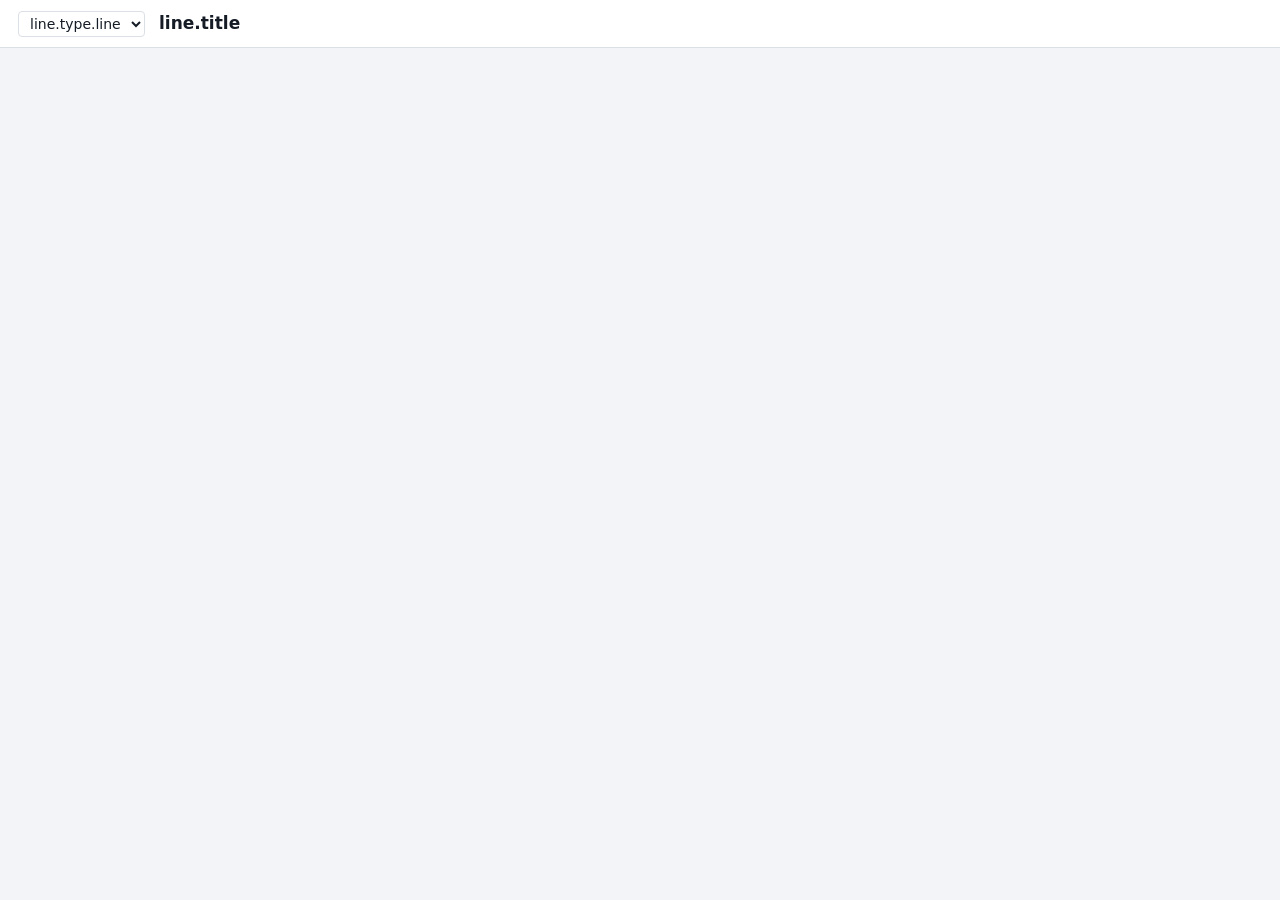
==== src/ptpanel/web/line.html @ 7eaca96a "Fixture line big screen: one tile per station, prep and five steps - / is the big screen; each stati" ====
<!doctype html>
<html lang="zh-CN">
<head>
<meta charset="utf-8">
<meta name="viewport" content="width=device-width, initial-scale=1">
<link rel="stylesheet" href="panel.css">
<link rel="stylesheet" href="line.css">
</head>
<body>
<header>
  <select id="lntype"></select>
  <h1 id="lntitle"></h1>
  <span class="sp"></span>
  <span id="lnfw" class="hint"></span>
</header>
<main id="lnwall"></main>
<div id="lnmodal" class="lnmodal"><div id="lnbox" class="lnbox"></div></div>
<script>
"use strict";
// Filled in by the server, as on the panel page (decision 82).
const STRINGS = /*STRINGS*/{};
const DE_REVIEWED = /*DE_REVIEWED*/false;
let LANG = /*LANG*/"zh";
</script>
<script src="js/line.js"></script>
</body>
</html>
---- src/ptpanel/web/panel.css ----
:root{
  --bg:#f3f4f7; --card:#fff; --line:#dbdfe6; --line2:#eef0f4;
  --ink:#151c26; --ink2:#4a5464; --ink3:#79838f;
  --accent:#c0561b; --accent-bg:#fbede3;
  --ok:#16794c; --ok-bg:#e4f2ea;
  --warn:#a8720b; --warn-bg:#faf0dc;
  --err:#b3392f; --err-bg:#fbe9e7;
  --off:#828c99; --off-bg:#eceef2;
  --sans:"Microsoft YaHei","PingFang SC",system-ui,sans-serif;
  --mono:"Cascadia Mono","Consolas","DejaVu Sans Mono",monospace;
}
*{box-sizing:border-box}
body{margin:0;background:var(--bg);color:var(--ink);
  font:14px/1.6 "Microsoft YaHei","PingFang SC",system-ui,sans-serif}
button{font:inherit;cursor:pointer;border:1px solid var(--line);background:#fff;
  color:var(--ink);border-radius:4px;padding:4px 12px}
button:hover:not(:disabled){border-color:var(--accent);color:var(--accent)}
button:disabled{opacity:.45;cursor:not-allowed}
button.primary{background:var(--accent);border-color:var(--accent);color:#fff}
button.primary:hover:not(:disabled){opacity:.88;color:#fff}
/* Buttons by role (decision 151): start = primary, stop = red, a per-row action = blue; .on = in effect */
button.warnbtn{background:var(--warn);border-color:var(--warn);color:#fff}
button.warnbtn:hover:not(:disabled){opacity:.88;color:#fff}
button.stop{background:var(--err);border-color:var(--err);color:#fff}
button.stop:hover:not(:disabled){opacity:.88;color:#fff;border-color:var(--err)}
button.act{border-color:#1f5fbf;color:#1f5fbf}
button.act:hover:not(:disabled){background:#e8eff9;border-color:#1f5fbf;color:#1f5fbf}
button.act.on{background:#1f5fbf;color:#fff}
button.act.on:hover:not(:disabled){opacity:.88;background:#1f5fbf;color:#fff}
input,select{font:inherit;border:1px solid var(--line);border-radius:4px;padding:3px 7px;
  background:#fff;color:var(--ink)}
input[type=number]{width:88px}
code,.mono{font-family:var(--mono)}
h1{font-size:17px;margin:0}
h2{font-size:14px;margin:0 0 10px;color:var(--ink3);font-weight:600;
  letter-spacing:.05em}

header{background:#fff;border-bottom:1px solid var(--line);padding:10px 18px;
  display:flex;align-items:center;gap:14px;flex-wrap:wrap}
header .sp{flex:1}
header #guidelink{font-size:12.5px;color:var(--accent,#1a73e8)}
#status{font-size:13px;color:var(--ink2)}
#status b{color:var(--ok)}
#status.bad b{color:var(--err)}

/* Layout (decision 128, PORTTOOL-FLOW.md C.3.6): connections and test types
   on the left (drag its edge, decision 112). R&D: ports | cards | log. Full
   test: sub-tests over ports | cards in the middle, run status on the right. */
main.shell{display:grid;gap:1px;background:var(--line);height:calc(100vh - 53px);grid-template-rows:auto 1fr}
main.shell.rd{grid-template-columns:var(--leftw,320px) 6px 230px minmax(480px,1fr) minmax(320px,26%);
  grid-template-areas:"conn grip mid head log" "conn grip mid right log"}
main.shell.full{grid-template-columns:var(--leftw,320px) 6px 210px minmax(420px,1fr) 360px;
  grid-template-areas:"conn grip head head stat" "conn grip mid right stat"}
main.shell>section,#afterconn>section,#afterconn>nav{background:var(--bg);overflow-y:auto;padding:12px 14px;min-height:0}
#connzone{grid-area:conn}
#leftgrip{grid-area:grip;cursor:col-resize;background:var(--line);touch-action:none}
#leftgrip:hover,#leftgrip.drag{background:#9aa3b5}
#mid{grid-area:mid;background:#fbfbfd}
#rhead{grid-area:head;max-height:60vh}
main.shell.rd #rhead{padding-bottom:0}
#right{grid-area:right}
main.shell.rd #right{padding-top:0}
#logcol{grid-area:log}
#statcol{grid-area:stat;display:flex;flex-direction:column;overflow:hidden}
main.shell.rd #statcol{display:none}
main.shell.full #logcol{display:none}
#afterconn{display:contents}
#afterconn:not(.live)>*{opacity:.35;pointer-events:none}
#menus{margin-top:14px;padding-top:10px;border-top:2px solid var(--ink3)}
@media(max-width:1100px){main.shell.rd,main.shell.full{grid-template-columns:1fr;grid-template-areas:"conn" "head" "mid" "right" "stat" "log";height:auto}
  #leftgrip{display:none}}

/* Step one: the control port as a dropdown, the simulated board last. */
#connbox .connrow{display:flex;gap:6px;align-items:center}
#ctlport{flex:1;min-width:0}

/* Full test, right column: a fixed-height status box (user 2026-10-14), then results and log. */
#runstat{height:318px;flex:none;overflow:hidden;background:#fff;border:1px solid var(--line);border-radius:6px;padding:10px 12px;margin-bottom:8px}
#runstat .idle{color:var(--ink3);font-size:13px}
.timednow{background:var(--line2);border-radius:4px;padding:4px 8px;margin-bottom:6px;font-size:12.5px}
#runstat .big{font-size:12px;color:var(--ink3)}
#runstat .now{font-size:15px;font-weight:700;margin:1px 0 6px;white-space:nowrap;overflow:hidden;text-overflow:ellipsis}
#runstat .kv{display:grid;grid-template-columns:78px minmax(0,1fr);gap:2px 8px;font-size:12.5px}
#runstat .kv .k{color:var(--ink3);white-space:nowrap}
#runstat .kv .v{font-family:var(--mono);font-size:12px;white-space:nowrap;overflow:hidden;text-overflow:ellipsis}
#runstat .prog{height:7px;background:var(--line2);border-radius:4px;overflow:hidden;margin:8px 0 2px}
#runstat .prog i{display:block;height:100%;background:#1f5fbf}
#runstat .tally{display:flex;gap:12px;font-size:12.5px;margin-top:6px}
#runstat .tally .ok{color:var(--ok)} #runstat .tally .bad{color:var(--err)}
.rtabs{display:flex;gap:4px;margin:2px 0 6px;flex:none}
.rtabs button{padding:3px 12px;font-size:12.5px}
.rtabs button.on{background:var(--ink);border-color:var(--ink);color:#fff}
#paneres,#panelog{display:flex;flex-direction:column;min-height:0;flex:1}
#paneres[hidden],#panelog[hidden]{display:none}
.rflt{display:flex;flex-wrap:wrap;gap:4px 10px;font-size:12px;color:var(--ink2);margin-bottom:6px;align-items:center;flex:none}
.rflt .hint{margin:0}
.rflt .chip{border:1px solid var(--accent);color:var(--accent);background:var(--accent-bg);border-radius:10px;padding:0 8px;cursor:pointer}
#runres,#runlog{flex:1;min-height:160px;overflow:auto;background:#fff;border:1px solid var(--line);border-radius:6px}
#runres .rr{display:grid;grid-template-columns:38px minmax(0,1fr) auto;gap:0 6px;padding:5px 8px;border-bottom:1px solid var(--line2);cursor:pointer;font-size:12.5px}
#runres .rr:hover{background:#f7f8fa}
#runres .rr .no{color:var(--ink3);font-family:var(--mono);font-size:11.5px}
#runres .rr .wh{font-weight:600;overflow:hidden;text-overflow:ellipsis;white-space:nowrap}
#runres .rr .vr{text-align:right;font-weight:600;white-space:nowrap}
#runres .rr .vl{grid-column:2/4;color:var(--ink2);font-family:var(--mono);font-size:11.5px;overflow:hidden;text-overflow:ellipsis;white-space:nowrap}
#runres .rr.ok .vr{color:var(--ok)} #runres .rr.bad{background:var(--err-bg)} #runres .rr.bad .vr{color:var(--err)}
#runres .rr.run .vr{color:#1f5fbf} #runres .rr.to{background:var(--warn-bg)} #runres .rr.to .vr{color:var(--warn)}
#runres .empty,#runlog .empty{padding:8px;color:var(--ink3);font-size:12px}
#runlog{font-family:var(--mono);font-size:11.5px;color:var(--ink2);padding:4px 6px}
#runlog .ln{display:grid;grid-template-columns:92px minmax(0,1fr);gap:0 6px;padding:1px 0;border-bottom:1px dotted var(--line2)}
#runlog .ln .tm{color:var(--ink3)}
#runlog .ln .loc{color:var(--accent);cursor:pointer;text-decoration:underline dotted;margin-right:4px}
#runlog .ln .lv{display:inline-block;min-width:34px;text-align:center;border-radius:3px;padding:0 4px;margin-right:4px;font-size:11px}
#runlog .lv.info{background:var(--off-bg);color:var(--ink2)}
#runlog .lv.pass{background:var(--ok-bg);color:var(--ok)}
#runlog .lv.fail{background:var(--err-bg);color:var(--err)}
#runlog .lv.timeout{background:var(--warn-bg);color:var(--warn)}
#runlog .lv.ask{background:#e6eefb;color:#1f5fbf}
#runlog .ln.raw{color:var(--ink3)}
#runlog .ln.raw .msg{padding-left:18px;font-size:11px;white-space:pre-wrap;word-break:break-all}
#runlog .ln.sep{color:var(--ink);font-weight:700;border-bottom:1px solid var(--line)}
/* Full test port list: ticked / total and the run light. */
.lport .rdot{width:8px;height:8px;border-radius:50%;flex:none;background:transparent}
.lport .rdot.run{background:#1f5fbf} .lport .rdot.ok{background:var(--ok)} .lport .rdot.bad{background:var(--err)}
/* Layer 3 while a run goes: shown, not editable. */
#itemcards.locked input,#itemcards.locked select,#itemcards.locked button,#itemcards.locked textarea{pointer-events:none;opacity:.6}
#itemcards .hl{border-color:var(--err)!important;box-shadow:0 0 0 2px var(--err-bg)}

/* Left menus: they only choose what is shown (decision 97). */
.mi{display:flex;gap:8px;align-items:flex-start;padding:6px 8px;border-radius:6px;cursor:pointer;
  border:1px solid transparent;margin-bottom:2px}
.mi:hover{background:var(--line2)}
.mi.cur{background:var(--accent-bg);border-color:var(--accent)}
.mi .n{font-weight:600;font-size:13px}
.mi .d{font-size:11.5px;color:var(--ink3);line-height:1.45}

/* Middle: the catalogue's ports, one picked at a time. */
.lport{display:flex;align-items:center;gap:7px;padding:5px 8px;border-radius:5px;cursor:pointer}
.lport:hover{background:var(--line2)}
.lport.cur{background:var(--ink);color:#fff}
.lport.cur .cnt{color:#cfd6df}
.lport .nm{flex:1;font-size:12.5px}
.lport .cnt{font:11px var(--mono);color:var(--ink3)}
.lport.dim{opacity:.4;cursor:default}

/* Right: title, duration and the one Start. */
#rtop{display:flex;gap:12px;align-items:center;flex-wrap:wrap;background:#fff;border:1px solid var(--line);
  border-radius:6px;padding:8px 12px;margin-bottom:10px}
#rtop:empty{display:none}
#rtop h2{margin:0;color:var(--ink);font-size:15px;letter-spacing:0}
#rtop .sp{flex:1}
#rtop .why{flex:1 0 100%;font-size:12px;color:var(--ink3)}
/* R&D port page header: name and terminals | stats, last test, log; the right half wraps below when narrow */
#rtop .phl{flex:0 1 auto;max-width:40%;align-self:flex-start}
#rtop .phl .sub{margin-left:8px}
#rtop .phr{flex:1 1 240px;min-width:0;border-left:1px solid var(--line);padding-left:16px;align-self:stretch}
#rtop .phr .why{margin-bottom:6px;color:var(--ink2)}
@media (max-width:760px){#rtop .phr{border-left:0;padding-left:0;border-top:1px solid var(--line);padding-top:8px}}

/* Test item cards. */
.item{background:#fff;border:1px solid var(--line);border-radius:7px;margin-bottom:10px}
.item.off{opacity:.55}
.item .ih{display:flex;gap:9px;align-items:center;padding:8px 12px;border-bottom:1px solid var(--line2)}
.item .ih b{font-size:14px}
.item .ih .sp{flex:1}
.item .ib{display:grid;grid-template-columns:minmax(220px,1fr) minmax(200px,1fr)}
.item .ib>div{padding:8px 12px}
.item .ib>div+div{border-left:1px solid var(--line2)}
.item h3{font-size:12px;margin:6px 0 4px;color:var(--ink3);font-weight:600}
.item h3:first-child{margin-top:0}
table.crit{border-collapse:collapse;font-size:12.5px;width:100%;margin:2px 0 6px}
table.crit th{text-align:left;font-weight:600;color:var(--ink3);border-bottom:1px solid var(--line);padding:2px 8px 2px 0}
table.crit td{padding:2px 8px 2px 0;border-bottom:1px solid var(--line2);vertical-align:top}
table.crit tr.bad td{color:var(--err)}
.pill{display:inline-block;font-size:11px;padding:0 7px;border-radius:9px;white-space:nowrap;
  background:var(--off-bg);color:var(--off)}
.todo{font-size:11px;color:var(--warn);border:1px dashed var(--warn);border-radius:3px;padding:0 4px}

.msg{border-left:3px solid var(--accent);background:#fff;border:1px solid var(--line);
  border-left-width:3px;padding:10px 14px;border-radius:0 4px 4px 0;margin-bottom:12px}
.msg.bad{border-left-color:var(--err)}

/* Calibration regression: measured points and the fitted line. */
.calkb{font:600 16px var(--mono);color:var(--ink);margin:6px 0 4px}
.calplot{display:block;width:100%;max-width:360px;height:auto;margin:4px 0}
.calplot .ax{stroke:var(--ink3);stroke-width:1}
.calplot .tk,.calplot .lb{fill:var(--ink2);font:10.5px var(--sans)}
.calplot .fit{stroke:var(--accent);stroke-width:2}
.calplot .pt{fill:var(--card);stroke:var(--ink);stroke-width:1.6}

/* Port groups. */
.grp{margin-bottom:4px}
.grp .nm{flex:1;font-weight:600;font-size:13px}
.tag{font:11px var(--mono);padding:1px 6px;border-radius:3px}

/* Cards: rows, labels, hints. */
.sub{font-size:11.5px;color:var(--ink3);font-family:var(--mono)}
.row{display:flex;flex-wrap:wrap;gap:10px 16px;align-items:center;margin:8px 0}
.row label{font-size:12.5px;color:var(--ink2);display:flex;align-items:center;gap:5px}
.hint{font-size:11.5px;color:var(--ink3);line-height:1.5;margin-left:2px;margin-top:7px}
/* An item's numbered test steps (decision 174). */
.steps{margin:2px 0 0 0;padding-left:20px;line-height:1.5}

/* The manual reading box floats on top: it stays put through a whole point walk. */
#meterask{position:fixed;left:50%;bottom:24px;transform:translateX(-50%);z-index:50;
  background:var(--card);border:2px solid #2f6fd0;border-radius:6px;
  padding:12px 16px;min-width:460px;box-shadow:0 6px 24px rgba(0,0,0,.18)}
#meterwhat{font:600 14px/1.5 var(--mono);color:var(--ink)}

/* DO -> DI cross-check. One row per output, one cell per input, so a crossed
   pair reads as an off-diagonal mark rather than as a number to compare. */
.rowgrid{margin-top:8px;overflow-x:auto}
.gridrow{display:flex;gap:2px;align-items:stretch}
.gridrow .c{flex:1 0 44px;text-align:center;padding:4px 2px;font-family:var(--mono);
            font-size:11.5px;border-top:1px solid var(--line2);color:var(--ink2)}
.gridrow .c:first-child{flex:0 0 52px;font-weight:600;color:var(--ink)}
.gridrow .c:last-child{flex:1 0 108px;font-family:var(--sans)}
.gridrow.hd2 .c{border-top:none;color:var(--ink3);font-weight:600}
.gridrow .c.hit{color:var(--ok);background:var(--ok-bg);border-radius:3px}
.gridrow .c.wrong{color:var(--err);background:var(--err-bg);border-radius:3px}

/* Log column. */
#logwrap{display:flex;flex-direction:column;height:100%}
#logbar{display:flex;align-items:center;gap:7px;flex-wrap:wrap;margin-bottom:8px}
#logbar .sp{flex:1}
#paused{font-size:12px;color:var(--warn);font-weight:600}
#log{flex:1;overflow-y:auto;background:#fff;border:1px solid var(--line);
  border-radius:5px;padding:8px 10px;font:12px/1.55 var(--mono);
  white-space:pre-wrap;word-break:break-all;min-height:300px}
.l{display:block;border-left:3px solid transparent;padding-left:7px;margin:1px 0}
.l .ts{color:var(--ink3)}
.l .gloss{color:var(--ink3)}
.l.ok{border-left-color:var(--ok)}
.l.err{border-left-color:var(--err);background:var(--err-bg);color:var(--err)}
.l.frame{border-left-color:#4c6ea8;color:var(--ink2)}
.l.log{color:var(--ink3)}
.l.tx{border-left-color:var(--accent);color:var(--accent)}
.l.echo{border-left-color:var(--off);color:var(--ink3)}
.l.panel{border-left-color:#2f7a68;color:#2f7a68}

/* Left column: pick the control port, then everything else. */
#connbox{padding:0 0 10px;margin-bottom:10px;border-bottom:2px solid var(--ink3)}
.step{font:600 12px var(--sans);color:var(--ink2);margin:0 0 7px;letter-spacing:.3px}
/* The three step headings stand out from the other headings (decision 170). */
.step.stepn{font:700 14px var(--sans);color:var(--ink)}
.connrow{display:flex;gap:6px;margin-top:7px}
/* Connection block rows (js/connzone.js). */
#boardclock{margin-top:4px}
#boardclock.bad{color:var(--err)}
#connrows{display:flex;flex-direction:column;gap:3px}
.crow{display:flex;flex-wrap:wrap;align-items:center;gap:4px 6px;font-size:12px}
.crow .cl{width:64px;color:var(--ink2)}
.crow .cv{flex:1;display:flex;flex-wrap:wrap;align-items:center;gap:4px;min-width:0}
.crow .cv select{max-width:120px;font-size:11.5px}
.crow .cv button{padding:1px 8px;font-size:11.5px}
/* Green connected, gray not; the reason is on hover (decision 170). */
.crow .dot{width:10px;height:10px;border-radius:50%;background:var(--ink3);opacity:.45}
.crow .dot.ok{background:var(--ok);opacity:1}
.crow .ccount{flex-basis:100%;color:var(--ink2);font-size:11.5px}
.crow.reserved{opacity:.6}
/* A line between every row of the other connections (decision 162). */
.crow+.crow{border-top:1px solid var(--line2);padding-top:3px}
#btbox{display:flex;align-items:center;gap:5px;margin-top:4px}
/* Grouped by machine, a thick line between groups (decision 163). */
.cgroup{display:flex;flex-direction:column;gap:3px}
.cgroup+.cgroup{border-top:1px solid var(--line2);padding-top:5px;margin-top:3px}
.cghead{display:flex;align-items:center;gap:6px;font-size:11.5px;font-weight:600;color:var(--ink2)}
.cghead select{max-width:170px;font-size:11.5px}
/* One rule instead of disabled on every control, so a new control cannot miss the gate. */
.gated{opacity:.35;pointer-events:none}
.tgtres{font-size:11.5px;color:var(--ink3);margin-left:8px}
input.bad{border-color:var(--err);background:#fff5f5}
.tgtres.bad{color:var(--err);font-weight:600}
.gated.live{opacity:1;pointer-events:auto}

/* Board heading in the port list (shell.js). */
.boardhd{font:600 11.5px var(--sans);color:var(--ink3);margin:10px 0 3px;
  letter-spacing:.3px;border-bottom:1px solid var(--line2);padding-bottom:3px}

details{margin-top:10px;border-top:1px solid var(--line2);padding-top:7px}
details summary{cursor:pointer;font-size:12px;color:var(--ink3);outline:none}
details summary:hover{color:var(--ink2)}

/* Item runner results (library.js). */
.pill.pass,.pv.pass{background:var(--ok-bg);color:var(--ok)}
.pill.fail,.pv.fail{background:var(--err-bg);color:var(--err)}
.pill.run{background:var(--accent-bg);color:var(--accent)}
.pv{font-size:11px;padding:0 6px;border-radius:9px;margin-left:4px;white-space:nowrap;
  background:var(--off-bg);color:var(--off)}
.chk{font-size:12.5px;line-height:1.6}
.chk.bad{color:var(--err)}
.chk.ok{color:var(--ok)}
dl.kv{display:grid;grid-template-columns:auto 1fr;gap:2px 10px;font-size:12px;margin:6px 0}
dl.kv dt{color:var(--ink3)} dl.kv dd{margin:0}
.params{display:grid;grid-template-columns:auto 1fr;gap:4px 8px;align-items:start;font-size:12.5px}
/* The label sits level with its box, not with the middle of box plus hint beneath it. */
.params>.pl{min-height:26px;display:flex;align-items:center}
.ptwarn{color:#8a5300;font-size:12.5px;margin-top:2px}
#libask{position:fixed;left:50%;bottom:24px;transform:translateX(-50%);z-index:50;
  background:var(--card);border:2px solid var(--accent);border-radius:6px;
  padding:12px 16px;min-width:420px;box-shadow:0 6px 24px rgba(0,0,0,.18)}
#libask .row{display:flex;gap:8px;align-items:center;margin-top:8px}
/* A watched session's event lines: scroll inside the card, never widen it. */
pre.events{max-height:16em;overflow:auto;white-space:pre;font-size:12px;margin:4px 0}
table.quad{border-collapse:collapse;margin:4px 0;font-size:13px}
table.quad th,table.quad td{border:1px solid var(--line);padding:2px 6px;text-align:left;vertical-align:top}
table.quad td.bad{color:var(--err)}
.lamp{display:inline-block;min-width:3.2em;padding:3px 6px;border:1px solid var(--line);border-radius:4px;text-align:center;background:var(--off-bg);color:var(--off);font-size:12px}
.lamp.on{background:var(--ok);border-color:var(--ok);color:#fff}
/* The KNX analyser window (anawin.js; decision 151 #8) */
#knxwin{position:fixed;inset:4vh 4vw;z-index:40;background:var(--card);border:1px solid var(--line);border-radius:8px;
  box-shadow:0 8px 30px rgba(0,0,0,.25);padding:12px 14px;overflow:auto;display:flex;flex-direction:column;gap:8px}
#knxwin[hidden]{display:none}
#knxwin .cwhead{display:flex;gap:8px;align-items:center;flex-wrap:wrap}
#knxwin .cwhead b{font-size:16px;margin-right:auto}
#knxwin .cwstatus .bad{color:#b42318}
#canwin .cwerr,#knxwin .cwerr{color:var(--err);font-weight:600}
#canwin .cwerr[hidden],#knxwin .cwerr[hidden]{display:none}
#knxwin .cwforms{display:flex;gap:12px;flex-wrap:wrap}
#knxwin .cwform{border:1px solid var(--line2);border-radius:6px;padding:8px;display:flex;flex-wrap:wrap;gap:6px;align-items:center;flex:1 1 420px}
#knxwin .cwform>b{width:100%}
#knxwin .cwbar{display:flex;gap:8px;align-items:center;flex-wrap:wrap}
#knxwin .cwsum{margin-right:auto}
#knxwin .cwtable{min-height:0;overflow:auto}
#canwin td.ok,#knxwin td.ok{color:#067647}
#canwin td.bad,#knxwin td.bad{color:#b42318}
/* The CAN analyser window (canwin.js; decision 172): three sections, the record a list of fixed height */
#canwin{position:fixed;top:4vh;left:50%;transform:translateX(-50%);width:min(1100px,calc(100vw - 32px));max-height:92vh;
  z-index:40;background:var(--card);border:1px solid var(--line);border-radius:8px;box-shadow:0 8px 30px rgba(0,0,0,.25);
  overflow:auto;font-size:13px}
#canwin[hidden],#canwin [hidden]{display:none!important}
#canwin .cwhead{display:flex;align-items:center;gap:12px;padding:12px 16px;border-bottom:1px solid var(--line2)}
#canwin .cwhead b{font-size:16px}
#canwin .cwlive{font-size:12px;color:var(--ok);background:var(--ok-bg);padding:2px 8px;border-radius:10px;margin-right:auto}
#canwin .cwx{margin-left:auto;border-color:transparent;background:transparent;color:var(--ink3);font-size:18px;line-height:1;padding:2px 8px}
#canwin .cwerr{padding:8px 16px 0}
#canwin .cwsec{padding:14px 16px;border-bottom:1px solid var(--line2)}
#canwin .cwsec h2{font-size:12px;margin:0 0 10px}
#canwin .cwtip{font-size:11px;color:var(--ink3)}
#canwin .cwnodes{display:grid;grid-template-columns:1fr auto 1fr;gap:12px;align-items:stretch}
#canwin .cwnode{border:1px solid var(--line);border-radius:6px;padding:10px 12px;color:var(--ink2);font-size:12px}
#canwin .cwnode .cwnt{display:flex;align-items:center;gap:8px;font-weight:600;color:var(--ink);font-size:13px;margin-bottom:4px}
#canwin .cwdot{width:10px;height:10px;border-radius:50%;background:var(--ok)}
#canwin .cwnode.bad{border-color:var(--err);background:var(--err-bg)}
#canwin .cwnode.bad .cwdot{background:var(--err)}
#canwin .cwbadtxt{color:var(--err)}
#canwin .cwwire{display:flex;flex-direction:column;align-items:center;justify-content:center;gap:6px;min-width:150px;text-align:center}
#canwin .cwline{width:120px;height:4px;background:var(--ok);border-radius:2px}
#canwin .cwline.cut{background:repeating-linear-gradient(90deg,var(--err) 0 10px,transparent 10px 18px)}
#canwin .cwsend{display:flex;flex-wrap:wrap;gap:10px 18px;align-items:flex-start}
#canwin .cwfld{display:flex;flex-direction:column;gap:3px}
#canwin .cwfld label{font-size:12px;color:var(--ink2)}
#canwin .cwfe{font-size:11px;color:var(--err);min-height:15px;max-width:320px}
#canwin input.bad{border-color:var(--err);background:var(--err-bg)}
#canwin .cwseg{display:inline-flex;border:1px solid var(--line);border-radius:5px;overflow:hidden}
#canwin .cwseg button{border:0;border-radius:0;padding:4px 14px}
#canwin .cwseg button.on{background:var(--ink);color:#fff}
#canwin .cwrep{display:flex;flex-wrap:wrap;gap:8px 12px;align-items:flex-start;font-size:12px;color:var(--ink2)}
#canwin .cwrep>label{padding-top:4px}
#canwin .cwrepf{display:inline-flex;gap:12px}
#canwin .cwrepf input{width:80px}
#canwin .cwrep>.cwtip{padding-top:5px}
#canwin .cwres{margin-top:12px;border-radius:6px;padding:10px 14px;font-size:14px;background:var(--off-bg);color:var(--ink2)}
#canwin .cwres.ok{background:var(--ok-bg);color:var(--ok)}
#canwin .cwres.bad{background:var(--err-bg);color:var(--err)}
#canwin .cwwhy{font-size:12px;color:var(--ink2);margin-top:4px}
#canwin .cwbar{display:flex;gap:12px;align-items:center;flex-wrap:wrap;margin-bottom:8px}
#canwin .cwbar h2{margin:0}
#canwin .cwsp{flex:1}
#canwin .cwpill{font-size:12px;padding:2px 10px;border-radius:10px}
#canwin .cwpill.ok{background:var(--ok-bg);color:var(--ok)}
#canwin .cwpill.miss{background:var(--err-bg);color:var(--err)}
#canwin .cwpill.bad{background:var(--warn-bg);color:var(--warn)}
#canwin .cwlist{height:240px;overflow-y:auto;border:1px solid var(--line2);border-radius:6px}
#canwin .cwlist table{border-collapse:collapse;width:100%;font-size:12px}
#canwin .cwlist th,#canwin .cwlist td{text-align:left;padding:5px 8px;border-bottom:1px solid var(--line2)}
#canwin .cwlist th{position:sticky;top:0;background:var(--card);color:var(--ink3);font-weight:600}
#canwin .cwempty{color:var(--ink3);text-align:center!important;padding:14px 0!important}
#canwin .cwfoot{display:flex;gap:10px;align-items:center;justify-content:space-between;padding:12px 16px}
@media (max-width:760px){#canwin .cwnodes{grid-template-columns:1fr}#canwin .cwwire{flex-direction:row}}
/* AI / AO group cards: one row per channel (decision 114) */
.item.grp .gb{padding:8px 12px}
table.gtab{width:100%;border-collapse:collapse;margin-top:6px}
table.gtab th{text-align:left;font-weight:600;font-size:12px;color:var(--sub,#666);border-bottom:1px solid var(--line,#ddd);padding:4px 6px}
table.gtab td{vertical-align:top;border-bottom:1px solid var(--line,#ddd);padding:6px}
table.gtab td.ih{white-space:nowrap}
table.gtab td.ih b{margin:0 6px}
.glive{margin-top:8px;border-top:1px dashed var(--line,#ddd);padding-top:6px}
.glive .ih{display:flex;align-items:center;gap:6px}
/* Two groups, each with its own Start (decision 115) */
.kgroup{margin-bottom:14px}
.kgroup .khead{display:flex;align-items:center;gap:10px;padding:6px 2px;border-bottom:2px solid var(--line,#ddd);margin-bottom:8px}
/* R&D AI / AO card (decision 117, anacard.js) */
.anacard .anablk{padding:10px 12px;border-top:1px solid var(--line)}
.anacard .anablk .khead{display:flex;align-items:center;gap:10px;margin-bottom:6px}
/* AI reference switch and noise statistics (decision 158); yellow = VREF+ not trusted */
.anacard .vrefbox{display:flex;align-items:center;gap:6px}
.anacard .vrefnotes{padding:0 12px}
.vrefbad{background:#fff3c4;color:#8a5300;border-radius:3px;padding:0 4px}
.anacard .ananoise{margin-top:10px}
.anacard .ananoise .row{display:flex;align-items:center;gap:10px}
.anachans{display:grid;grid-template-columns:repeat(auto-fit,minmax(360px,1fr));gap:12px}
.anachan{border:1px solid var(--line);border-radius:6px;padding:8px}
.anacard input.pt{width:90px;text-align:center}
.anacard table.gtab th,.anacard table.gtab td{text-align:center;vertical-align:middle}
.anafit{display:flex;align-items:center;gap:10px;flex-wrap:wrap;margin:8px 0 4px}
.anares{margin-top:8px}
/* R&D port page: the last round kept on leaving (decision 137, rdvisit.js) */
.lasttest{font-size:12px}
.lasttest details{border-top:1px solid var(--line);padding-top:6px;margin-top:6px}
.lasttest .chpills{margin-top:4px}
/* SD file transfer block (decision 120, sdfile.js) */
.sdfcard .hint.bad{color:var(--err)}
.sdfcard .row{display:flex;align-items:center;gap:8px;flex-wrap:wrap;margin:6px 0}
.sdfcard table.gtab td button{margin:0 2px}
/* A typed cell the panel will not keep (memo.js, C.3.6 「填数超量程」) */
input.badcell{border-color:#b91c1c;background:#fef2f2;color:#b91c1c}
.memocell{display:inline-block;vertical-align:middle}
.cellhint{color:#b91c1c;font-size:12px;max-width:260px;white-space:normal;text-align:left}
#status .verbad{color:var(--err)}
/* Relay card (decision 123, relay.js) */
.relaycard .rlbody{padding:10px 12px}
.rlopts{display:grid;grid-template-columns:auto 1fr;gap:8px 12px;align-items:center;margin-bottom:8px}
.rlopts .lb{color:var(--ink3);font-size:12.5px}
.relaycard .seg{display:inline-flex;border:1px solid var(--line);border-radius:5px;overflow:hidden;margin-right:8px}
.relaycard .seg label{padding:2px 12px;cursor:pointer;font-size:12.5px;border-right:1px solid var(--line)}
.relaycard .seg label:last-child{border-right:0}
.relaycard .seg input{display:none}
.relaycard .seg label.cur{background:var(--accent-bg);color:var(--accent);font-weight:600}
.rlwave svg text{font-size:11px;fill:var(--ink3)}
table.rltab td{vertical-align:middle;white-space:nowrap}
table.rltab tr.off td:not(:first-child){opacity:.4}
table.rltab input[type=number]{width:78px}
table.rltab .unit{color:var(--ink3);font-size:12px;margin-left:3px}
.rlwarn{margin-left:6px;color:var(--err);font-size:12px;font-weight:600}
.rlerr{color:var(--err);font-size:12px;font-weight:600;white-space:normal;max-width:260px}
.rllamp{display:inline-block;width:11px;height:11px;border-radius:50%;background:var(--off-bg);border:1px solid var(--off);vertical-align:-1px;margin-right:5px}
.rllamp.on{background:var(--ok);border-color:var(--ok)}
.rlcnt{font-weight:600}
.rlbar{height:6px;background:var(--line2);border-radius:3px;overflow:hidden;width:120px;display:inline-block;vertical-align:middle;margin:0 6px}
.rlbar i{display:block;height:100%;background:var(--accent)}
.rlfoot{display:flex;align-items:center;gap:12px;margin-top:10px;flex-wrap:wrap}
.rlfoot .sp{flex:1}

/* 工装完整测试, layer 2: the four sub-tests (PORTTOOL-FLOW.md C.3.6). */
#subtiles:empty{display:none}
.subtiles{display:grid;grid-template-columns:repeat(4,minmax(0,1fr));gap:8px;margin-bottom:10px}
.subtile{background:#fff;border:1px solid var(--line);border-radius:6px;padding:8px 10px;cursor:pointer;
  display:flex;flex-direction:column;gap:5px;min-width:0}
.subtile.cur{border-color:var(--accent);background:var(--accent-bg)}
.subtile .row{display:flex;align-items:center;gap:6px;flex-wrap:wrap}
.subtile .nm{font-weight:600}
.subtile .subwhy{margin-top:6px;padding:4px 6px;border-radius:4px;background:var(--warn-bg);color:#8a5300;font-size:12.5px;line-height:1.45}
.subtile.cur .nm{color:var(--accent)}
.subtile .stbar{height:6px;background:var(--line2);border-radius:3px;overflow:hidden;flex:1;min-width:40px}
.subtile .stbar i{display:block;height:100%;background:var(--accent)}
.sechd{font-weight:600;color:var(--ink2);margin:4px 0 8px;padding-left:8px;border-left:3px solid var(--accent)}
@media(max-width:1300px){.subtiles{grid-template-columns:repeat(2,minmax(0,1fr))}}

/* Calibration table: the per-point reference mark. */
.anapts td.ok{color:var(--ok)}
.anapts td.bad{color:var(--err);font-weight:600}
/* A recorded point (decision 151): the row green, its value bold. */
.anapts tr.done td{background:var(--ok-bg)}
.anapts tr.done .gotval{color:var(--ok);font-size:15px}

/* Configuration cards: each item's description, criteria and how it runs (C.3.6 layer 3). */
.hint.warn{color:#8a5300}
.cfginfos{padding:4px 12px 10px;border-top:1px solid var(--line2)}
.cfginfo{padding:8px 0;border-bottom:1px dashed var(--line2)}
.cfginfo:last-child{border-bottom:0}
.cfginfo h3{font-size:12px;margin:6px 0 4px;color:var(--ink3);font-weight:600}
.relaycard>.cfginfo{padding:8px 12px;border-top:1px solid var(--line2)}
/* The reference board's settings page (decision 135): over the middle and right columns. */
#refpage{position:fixed;top:48px;right:0;bottom:0;left:var(--leftw,300px);overflow:auto;background:var(--bg);padding:12px 16px;z-index:50;border-left:1px solid var(--line)}
#refpage .rphead{display:flex;align-items:center;gap:10px;margin-bottom:10px;flex-wrap:wrap}
#refpage .rphead .tag{font-size:11.5px;color:var(--ink3);border:1px solid var(--line);border-radius:10px;padding:0 8px}
#refpage .sp{flex:1}
#refpage .rpcard{background:var(--card,#fff);border:1px solid var(--line);border-radius:6px;padding:10px 14px;margin-bottom:12px}
#refpage .rpcard h3{font-size:12.5px;margin:0 0 8px;color:var(--ink3)}
#refpage .rpparams{gap:18px;margin-top:8px;flex-wrap:wrap}
#refpage .rpsave{display:flex;align-items:center;gap:10px;flex-wrap:wrap;background:var(--card,#fff);border:1px solid var(--accent);border-radius:6px;padding:10px 14px;margin-bottom:16px}
#refpage .rpsave .chk{flex-basis:100%}
/* range block (decision 136, rangeinfo.js) */
.rngblk{border:1px solid var(--line2);border-radius:5px;padding:6px 8px;margin:4px 0}
.rngblk>.row{gap:8px;align-items:center;margin-bottom:4px}
.rngtab th{width:96px;white-space:nowrap;color:var(--ink3);font-weight:600;font-size:12px}
.rngf{font-size:12px;line-height:1.7}
.rngf .mono{background:var(--line2);border-radius:3px;padding:0 6px;margin:1px 0}
.rngjp{display:inline-block;border:1px solid var(--line);border-radius:10px;padding:0 8px;margin:1px 4px 1px 0;font-size:12px}
.rngjp.on{background:var(--ok-bg);color:var(--ok)}
.rngjp.off{background:var(--off-bg);color:var(--off)}
.pill.rngwarn{background:var(--warn-bg);color:var(--warn);white-space:normal}
.rngsum>summary{cursor:pointer;font-size:12px}
.rngblk button.rngtgl{padding:0 8px;font-size:12px}
.rngmarks{display:inline-flex;gap:4px}
.rngmarks[hidden],.rngtab[hidden]{display:none}
#refpage tr.rpopen{cursor:pointer}
#refpage tr.rpopen.on>td{background:var(--accent-bg)}

.lseline{height:92px;overflow:hidden;color:var(--accent)}
.lseline svg{display:block;max-width:100%;height:70px}
---- src/ptpanel/web/line.css ----
/* The fixture line's big screen (PORTTOOL-FLOW.md C.3.10). */
#lnwall{padding:12px 16px;display:grid;grid-template-columns:repeat(auto-fill,minmax(260px,1fr));gap:10px}
.tile{background:var(--card);border:1px solid var(--line);border-left:4px solid var(--off);border-radius:6px;
  padding:8px 10px;display:flex;flex-direction:column;gap:3px;cursor:pointer;min-height:132px}
.tile.empty{cursor:default;color:var(--ink3);border-left-color:var(--line)}
.tile.wait{border-left-color:var(--warn)} .tile.run{border-left-color:#1f5fbf}
.tile.fail{border-left-color:var(--err);background:var(--err-bg)} .tile.done{border-left-color:var(--ok);background:var(--ok-bg)}
.tile.paused{border-left-color:var(--off)}
.th{display:flex;align-items:center;gap:6px}
.th .sp{flex:1}
.uid{font-family:var(--mono);font-size:12px;color:var(--ink3)}
.uid.warn{color:var(--err)}
.stepname{font-weight:600}
.st{font-size:13px} .why,.miss{font-size:12px;color:var(--ink2)}
.time{font-size:12px;color:var(--ink3)}
.led{width:10px;height:10px;border-radius:50%;background:var(--line)} .led.on{background:var(--err)}
.chain{display:flex;gap:3px;margin-top:auto}
.chain span{font-size:11px;padding:0 5px;border-radius:3px;background:var(--off-bg);color:var(--ink3)}
.chain .ok{background:var(--ok);color:#fff} .chain .bad{background:var(--err);color:#fff} .chain .cur{background:#1f5fbf;color:#fff}
.acts{display:flex;gap:6px;flex-wrap:wrap}
.tmenu{padding:0 8px}
.addtile{display:flex;align-items:center;justify-content:center;border:1px dashed var(--line);border-radius:6px;min-height:132px}
.lnmodal{display:none;position:fixed;inset:0;background:rgba(0,0,0,.3);align-items:center;justify-content:center;z-index:9}
.lnmodal.open{display:flex}
.lnbox{background:#fff;border-radius:6px;padding:14px 16px;min-width:320px;max-width:min(860px,94vw);max-height:88vh;overflow:auto}
.lnbox table{border-collapse:collapse;width:100%;font-size:13px}
.lnbox td,.lnbox th{border-bottom:1px solid var(--line2);padding:2px 6px;text-align:left}
.lnform{display:grid;grid-template-columns:auto 1fr;gap:6px 10px;align-items:center;margin:8px 0}
.popmenu{position:absolute;background:#fff;border:1px solid var(--line);border-radius:4px;box-shadow:0 2px 8px rgba(0,0,0,.12);z-index:8}
.popmenu div{padding:4px 14px;cursor:pointer} .popmenu div:hover{background:var(--accent-bg)}
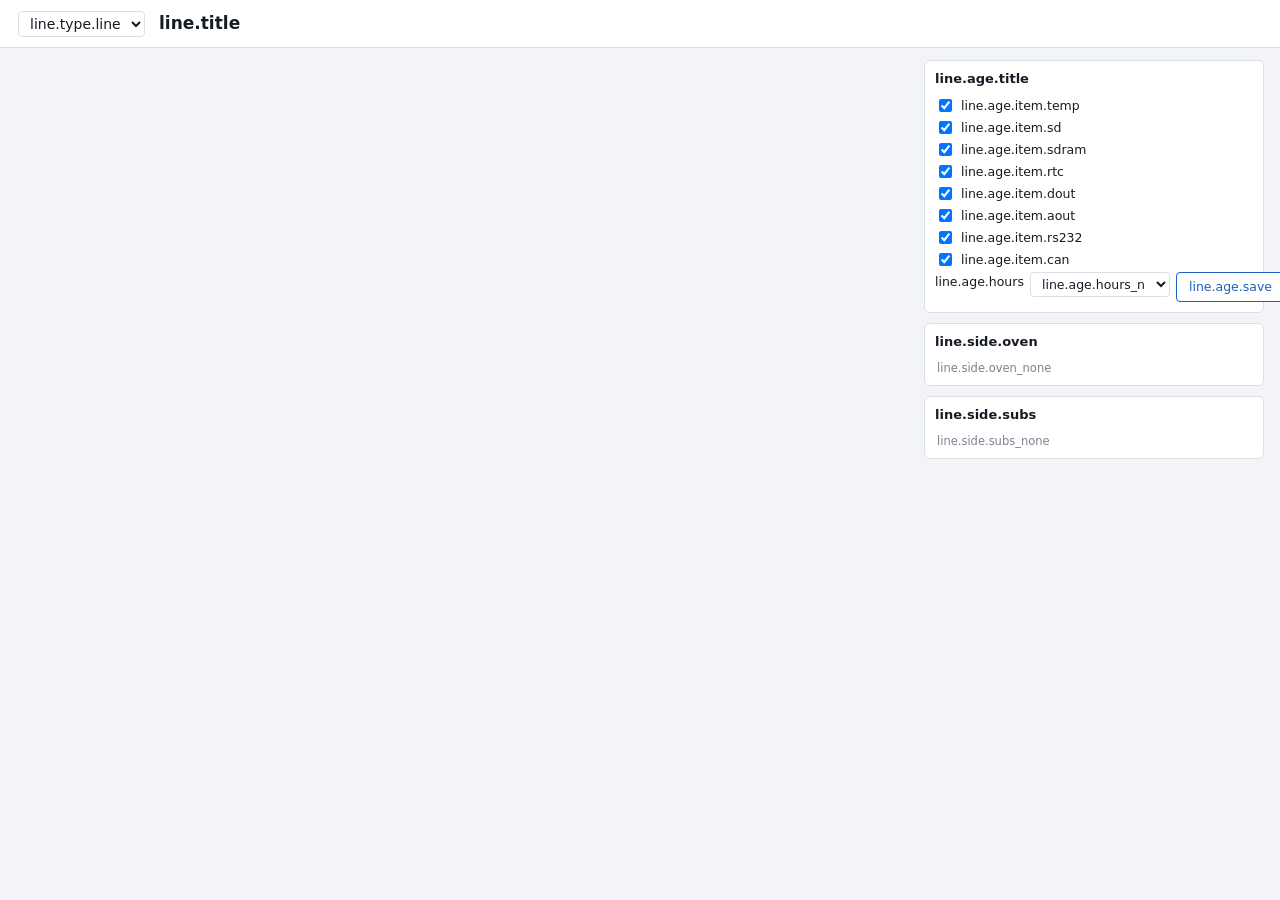
==== commit 410d6bc4: "Fixture line: aging items, side panel, record views - Aging task carries the harness loops, AO -> AI" ====
--- a/src/ptpanel/web/line.html
+++ b/src/ptpanel/web/line.html
@@ -13,7 +13,7 @@
   <span class="sp"></span>
   <span id="lnfw" class="hint"></span>
 </header>
-<main id="lnwall"></main>
+<div class="lnmain"><main id="lnwall"></main><aside id="lnside"></aside></div>
 <div id="lnmodal" class="lnmodal"><div id="lnbox" class="lnbox"></div></div>
 <script>
 "use strict";
--- a/src/ptpanel/web/line.css
+++ b/src/ptpanel/web/line.css
@@ -1,5 +1,7 @@
 /* The fixture line's big screen (PORTTOOL-FLOW.md C.3.10). */
-#lnwall{padding:12px 16px;display:grid;grid-template-columns:repeat(auto-fill,minmax(260px,1fr));gap:10px}
+.lnmain{display:grid;grid-template-columns:1fr 340px;gap:12px;padding:12px 16px;align-items:start}
+@media (max-width:900px){.lnmain{grid-template-columns:1fr}}
+#lnwall{display:grid;grid-template-columns:repeat(auto-fill,minmax(260px,1fr));gap:10px}
 .tile{background:var(--card);border:1px solid var(--line);border-left:4px solid var(--off);border-radius:6px;
   padding:8px 10px;display:flex;flex-direction:column;gap:3px;cursor:pointer;min-height:132px}
 .tile.empty{cursor:default;color:var(--ink3);border-left-color:var(--line)}
@@ -28,3 +30,11 @@
 .lnform{display:grid;grid-template-columns:auto 1fr;gap:6px 10px;align-items:center;margin:8px 0}
 .popmenu{position:absolute;background:#fff;border:1px solid var(--line);border-radius:4px;box-shadow:0 2px 8px rgba(0,0,0,.12);z-index:8}
 .popmenu div{padding:4px 14px;cursor:pointer} .popmenu div:hover{background:var(--accent-bg)}
+#lnside{display:flex;flex-direction:column;gap:10px}
+.card{background:var(--card);border:1px solid var(--line);border-radius:6px;padding:8px 10px}
+.card h3{font-size:13px;margin:0 0 6px}
+.card table{border-collapse:collapse;width:100%;font-size:12px}
+.card td,.card th{padding:1px 4px;text-align:left;border-bottom:1px solid var(--line2)}
+.agerow{display:flex;gap:6px;align-items:flex-start;font-size:12.5px;margin:2px 0}
+.pill{font-size:11px;padding:0 5px;border-radius:3px}
+.pill.ok{background:var(--ok-bg);color:var(--ok)} .pill.bad{background:var(--err-bg);color:var(--err)}
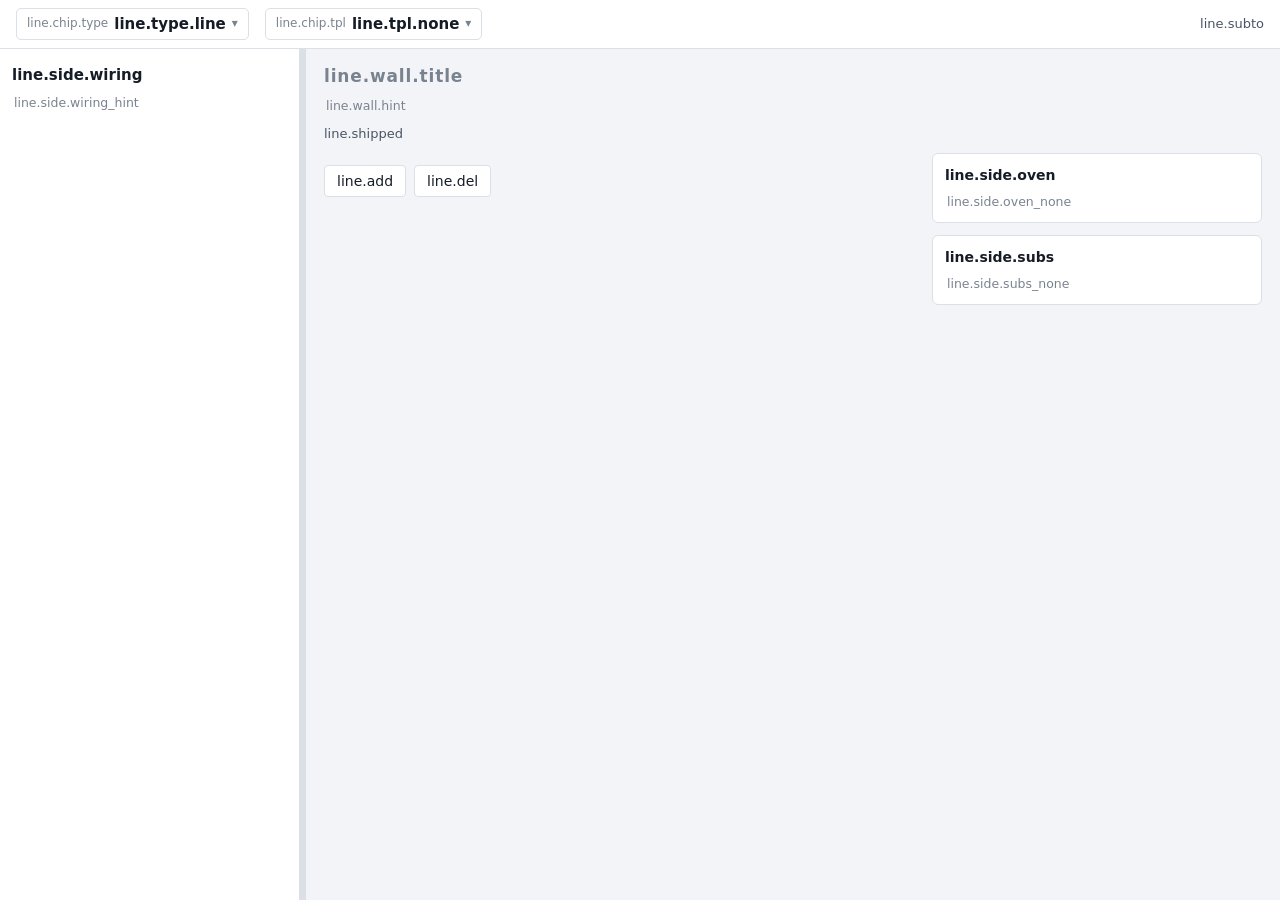
==== commit f34bcc13: "Panel follows the demo page; R&D wiring choice; real-board connect fixes Big screen and R&D page lai" ====
--- a/src/ptpanel/web/line.html
+++ b/src/ptpanel/web/line.html
@@ -7,13 +7,17 @@
 <link rel="stylesheet" href="line.css">
 </head>
 <body>
-<header>
-  <select id="lntype"></select>
-  <h1 id="lntitle"></h1>
+<div class="lntop">
+  <span class="tchip" id="typechip"></span>
+  <span class="tchip" id="tplchip"></span>
   <span class="sp"></span>
-  <span id="lnfw" class="hint"></span>
-</header>
-<div class="lnmain"><main id="lnwall"></main><aside id="lnside"></aside></div>
+  <span class="kv" id="subto"></span>
+</div>
+<div class="lnbody">
+  <aside id="lnside"></aside>
+  <div id="lngrip"></div>
+  <main id="lnpage"></main>
+</div>
 <div id="lnmodal" class="lnmodal"><div id="lnbox" class="lnbox"></div></div>
 <script>
 "use strict";
@@ -22,6 +26,9 @@
 const DE_REVIEWED = /*DE_REVIEWED*/false;
 let LANG = /*LANG*/"zh";
 </script>
+<script src="js/linebase.js"></script>
+<script src="js/words.js"></script>
+<script src="js/gear.js"></script>
 <script src="js/line.js"></script>
 </body>
 </html>
--- a/src/ptpanel/web/panel.css
+++ b/src/ptpanel/web/panel.css
@@ -43,18 +43,21 @@
 #status b{color:var(--ok)}
 #status.bad b{color:var(--err)}
 
-/* Layout (decision 128, PORTTOOL-FLOW.md C.3.6): connections and test types
-   on the left (drag its edge, decision 112). R&D: ports | cards | log. Full
-   test: sub-tests over ports | cards in the middle, run status on the right. */
+/* Layout (decision 128, PORTTOOL-FLOW.md C.3.6): the wiring on the left (drag
+   its edge, decision 112), then ports | cards | log, the log's edge dragged
+   too (decision 190). The full-test grid stays for the configurations. */
 main.shell{display:grid;gap:1px;background:var(--line);height:calc(100vh - 53px);grid-template-rows:auto 1fr}
-main.shell.rd{grid-template-columns:var(--leftw,320px) 6px 230px minmax(480px,1fr) minmax(320px,26%);
-  grid-template-areas:"conn grip mid head log" "conn grip mid right log"}
+main.shell.rd{grid-template-columns:var(--leftw,320px) 6px 230px minmax(480px,1fr) 6px var(--logw,minmax(320px,26%));
+  grid-template-areas:"conn grip mid head lgrip log" "conn grip mid right lgrip log"}
 main.shell.full{grid-template-columns:var(--leftw,320px) 6px 210px minmax(420px,1fr) 360px;
   grid-template-areas:"conn grip head head stat" "conn grip mid right stat"}
 main.shell>section,#afterconn>section,#afterconn>nav{background:var(--bg);overflow-y:auto;padding:12px 14px;min-height:0}
 #connzone{grid-area:conn}
-#leftgrip{grid-area:grip;cursor:col-resize;background:var(--line);touch-action:none}
-#leftgrip:hover,#leftgrip.drag{background:#9aa3b5}
+#leftgrip{grid-area:grip}
+#loggrip{grid-area:lgrip}
+#leftgrip,#loggrip{cursor:col-resize;background:var(--line);touch-action:none}
+#leftgrip:hover,#leftgrip.drag,#loggrip:hover,#loggrip.drag{background:#9aa3b5}
+main.shell.full #loggrip{display:none}
 #mid{grid-area:mid;background:#fbfbfd}
 #rhead{grid-area:head;max-height:60vh}
 main.shell.rd #rhead{padding-bottom:0}
@@ -65,14 +68,23 @@
 main.shell.rd #statcol{display:none}
 main.shell.full #logcol{display:none}
 #afterconn{display:contents}
+/* The big screen's template window: only the configuration (C.3.10). */
+body.embed-template>header,body.embed-template #connzone,body.embed-template #leftgrip,body.embed-template #statcol,
+  body.embed-template #loggrip,body.embed-template #logcol{display:none}
+body.embed-template main.shell{height:100vh;grid-template-columns:180px minmax(420px,1fr);grid-template-areas:"head head" "mid right"}
+body.embed-template #afterconn>*{opacity:1;pointer-events:auto}
+.tplblocks{display:grid;grid-template-columns:repeat(5,minmax(118px,1fr));gap:8px}
+.tplblk{background:#fff;border:1px solid var(--line);border-radius:6px;padding:7px 9px;cursor:pointer;font-size:13px}
+.tplblk.cur{border-color:var(--accent);background:var(--accent-bg)}
+.tplblk b{display:block;font-size:14px}
+.tplcard{background:#fff;border:1px solid var(--line);border-radius:6px;padding:8px 11px;margin-bottom:8px}
+.tplcard .gr{display:grid;grid-template-columns:max-content 1fr;gap:4px 12px;font-size:13px;align-items:center;margin-top:4px}
+.tplcard label.off{opacity:.55}
+.tplcard .why{color:var(--ink3);font-size:12px}
 #afterconn:not(.live)>*{opacity:.35;pointer-events:none}
-#menus{margin-top:14px;padding-top:10px;border-top:2px solid var(--ink3)}
 @media(max-width:1100px){main.shell.rd,main.shell.full{grid-template-columns:1fr;grid-template-areas:"conn" "head" "mid" "right" "stat" "log";height:auto}
-  #leftgrip{display:none}}
-
-/* Step one: the control port as a dropdown, the simulated board last. */
-#connbox .connrow{display:flex;gap:6px;align-items:center}
-#ctlport{flex:1;min-width:0}
+  #leftgrip,#loggrip{display:none}}
+
 
 /* Full test, right column: a fixed-height status box (user 2026-10-14), then results and log. */
 #runstat{height:318px;flex:none;overflow:hidden;background:#fff;border:1px solid var(--line);border-radius:6px;padding:10px 12px;margin-bottom:8px}
@@ -125,13 +137,6 @@
 #itemcards.locked input,#itemcards.locked select,#itemcards.locked button,#itemcards.locked textarea{pointer-events:none;opacity:.6}
 #itemcards .hl{border-color:var(--err)!important;box-shadow:0 0 0 2px var(--err-bg)}
 
-/* Left menus: they only choose what is shown (decision 97). */
-.mi{display:flex;gap:8px;align-items:flex-start;padding:6px 8px;border-radius:6px;cursor:pointer;
-  border:1px solid transparent;margin-bottom:2px}
-.mi:hover{background:var(--line2)}
-.mi.cur{background:var(--accent-bg);border-color:var(--accent)}
-.mi .n{font-weight:600;font-size:13px}
-.mi .d{font-size:11.5px;color:var(--ink3);line-height:1.45}
 
 /* Middle: the catalogue's ports, one picked at a time. */
 .lport{display:flex;align-items:center;gap:7px;padding:5px 8px;border-radius:5px;cursor:pointer}
@@ -152,6 +157,8 @@
 /* R&D port page header: name and terminals | stats, last test, log; the right half wraps below when narrow */
 #rtop .phl{flex:0 1 auto;max-width:40%;align-self:flex-start}
 #rtop .phl .sub{margin-left:8px}
+#rtop .phl .wirebox{margin-left:12px;display:inline-flex;gap:6px;align-items:center}
+#itemcards .wirehow{margin:0 0 8px 2px}
 #rtop .phr{flex:1 1 240px;min-width:0;border-left:1px solid var(--line);padding-left:16px;align-self:stretch}
 #rtop .phr .why{margin-bottom:6px;color:var(--ink2)}
 @media (max-width:760px){#rtop .phr{border-left:0;padding-left:0;border-top:1px solid var(--line);padding-top:8px}}
@@ -237,34 +244,43 @@
 .l.echo{border-left-color:var(--off);color:var(--ink3)}
 .l.panel{border-left-color:#2f7a68;color:#2f7a68}
 
-/* Left column: pick the control port, then everything else. */
+/* Left column: the boards seen, the control port, then everything else; a
+   click opens station 1's wiring registration (connzone.js). */
+#connzone{cursor:pointer}
+#connzone button,#connzone select{cursor:default}
+#seenbox{padding:0 0 8px;margin-bottom:8px;border-bottom:1px solid var(--line2)}
+.seenrow{display:grid;grid-template-columns:10px max-content max-content 1fr auto;gap:6px;align-items:center;font-size:12px;padding:2px 0}
+.seenrow .dot{width:10px;height:10px;border-radius:50%;background:var(--ink3);opacity:.45}
+.seenrow .dot.ok{background:var(--ok);opacity:1}
+.seenrow .bad{color:var(--err)}
+.seenrow button{padding:1px 8px;font-size:11.5px}
 #connbox{padding:0 0 10px;margin-bottom:10px;border-bottom:2px solid var(--ink3)}
 .step{font:600 12px var(--sans);color:var(--ink2);margin:0 0 7px;letter-spacing:.3px}
 /* The three step headings stand out from the other headings (decision 170). */
 .step.stepn{font:700 14px var(--sans);color:var(--ink)}
-.connrow{display:flex;gap:6px;margin-top:7px}
 /* Connection block rows (js/connzone.js). */
 #boardclock{margin-top:4px}
 #boardclock.bad{color:var(--err)}
 #connrows{display:flex;flex-direction:column;gap:3px}
 .crow{display:flex;flex-wrap:wrap;align-items:center;gap:4px 6px;font-size:12px}
-.crow .cl{width:64px;color:var(--ink2)}
-.crow .cv{flex:1;display:flex;flex-wrap:wrap;align-items:center;gap:4px;min-width:0}
-.crow .cv select{max-width:120px;font-size:11.5px}
-.crow .cv button{padding:1px 8px;font-size:11.5px}
+/* One line per row, short values only; the full text is on hover and what
+   does not fit ends in an ellipsis (decision 190). */
+.crow .cl{min-width:64px;flex:none;white-space:nowrap;color:var(--ink2)}
+.crow .cv{flex:1;display:flex;flex-wrap:nowrap;align-items:center;gap:4px;min-width:0;overflow:hidden}
+.crow .cv .mono{min-width:0;white-space:nowrap;overflow:hidden;text-overflow:ellipsis}
+.crow .cv select{max-width:120px;min-width:0;flex:0 1 auto;font-size:11.5px}
+.crow .cv button{flex:none;padding:1px 8px;font-size:11.5px;white-space:nowrap}
 /* Green connected, gray not; the reason is on hover (decision 170). */
-.crow .dot{width:10px;height:10px;border-radius:50%;background:var(--ink3);opacity:.45}
+.crow .dot{order:-1;width:10px;height:10px;border-radius:50%;background:var(--ink3);opacity:.45}
 .crow .dot.ok{background:var(--ok);opacity:1}
 .crow .ccount{flex-basis:100%;color:var(--ink2);font-size:11.5px}
 .crow.reserved{opacity:.6}
 /* A line between every row of the other connections (decision 162). */
 .crow+.crow{border-top:1px solid var(--line2);padding-top:3px}
-#btbox{display:flex;align-items:center;gap:5px;margin-top:4px}
 /* Grouped by machine, a thick line between groups (decision 163). */
 .cgroup{display:flex;flex-direction:column;gap:3px}
 .cgroup+.cgroup{border-top:1px solid var(--line2);padding-top:5px;margin-top:3px}
 .cghead{display:flex;align-items:center;gap:6px;font-size:11.5px;font-weight:600;color:var(--ink2)}
-.cghead select{max-width:170px;font-size:11.5px}
 /* One rule instead of disabled on every control, so a new control cannot miss the gate. */
 .gated{opacity:.35;pointer-events:none}
 .tgtres{font-size:11.5px;color:var(--ink3);margin-left:8px}
@@ -499,3 +515,22 @@
 
 .lseline{height:92px;overflow:hidden;color:var(--accent)}
 .lseline svg{display:block;max-width:100%;height:70px}
+/* Shared with the big screen: the test type chip, pop-up menus, the wiring registration window (gear.js). */
+.tchip{display:inline-flex;align-items:center;gap:6px;border:1px solid var(--line);border-radius:5px;padding:3px 10px;cursor:pointer;background:#fff;font-size:14px}
+.tchip:hover{border-color:var(--accent)}
+.tchip b{font-size:15px}
+.tchip .lab{color:var(--ink3);font-size:12px}
+.lnmodal{position:fixed;inset:0;background:rgba(20,28,38,.38);display:none;align-items:flex-start;justify-content:center;padding:24px 14px;z-index:9;overflow:auto}
+.lnmodal.open{display:flex}
+.lnbox{background:var(--bg);border-radius:8px;width:min(1180px,100%);box-shadow:0 8px 30px rgba(0,0,0,.25);padding:14px 18px}
+.lnbox.fit{width:auto;max-width:100%}
+.mhd{display:flex;align-items:center;gap:8px;margin-bottom:6px}
+.mhd h2{margin:0;font-size:17px} .mhd .x{margin-left:auto;border:none;background:none;font-size:18px;line-height:1;cursor:pointer;color:var(--ink2)}
+.reg{border-collapse:collapse;font-size:13px;background:#fff;border:1px solid var(--line);border-radius:6px;width:auto}
+.reg td{padding:3px 8px;border-top:1px solid var(--line2);white-space:nowrap}
+.reg td.g{color:var(--ink3);font-size:12px} .reg tr.first td{border-top:1px solid var(--line)}
+.reg td.d{font-family:var(--mono);font-size:12px}
+.reg button{font-size:12px;padding:0 8px}
+.popmenu{position:absolute;background:#fff;border:1px solid var(--line);border-radius:6px;box-shadow:0 4px 14px rgba(0,0,0,.12);z-index:10;padding:4px 0}
+.popmenu div{padding:6px 16px;cursor:pointer;font-size:14px}
+.popmenu div:hover{background:var(--bg)}
--- a/src/ptpanel/web/line.css
+++ b/src/ptpanel/web/line.css
@@ -1,40 +1,96 @@
-/* The fixture line's big screen (PORTTOOL-FLOW.md C.3.10). */
-.lnmain{display:grid;grid-template-columns:1fr 340px;gap:12px;padding:12px 16px;align-items:start}
-@media (max-width:900px){.lnmain{grid-template-columns:1fr}}
-#lnwall{display:grid;grid-template-columns:repeat(auto-fill,minmax(260px,1fr));gap:10px}
-.tile{background:var(--card);border:1px solid var(--line);border-left:4px solid var(--off);border-radius:6px;
-  padding:8px 10px;display:flex;flex-direction:column;gap:3px;cursor:pointer;min-height:132px}
-.tile.empty{cursor:default;color:var(--ink3);border-left-color:var(--line)}
-.tile.wait{border-left-color:var(--warn)} .tile.run{border-left-color:#1f5fbf}
+/* The fixture line's big screen, as on the agreed demo page (PORTTOOL-FLOW.md C.3.10). */
+html,body{height:100%}
+body{display:flex;flex-direction:column;margin:0}
+:root{--blue:#1f5fbf;--blue-bg:#e8eff9}
+.lntop{display:flex;flex-wrap:wrap;align-items:center;gap:6px 16px;padding:8px 16px;background:#fff;border-bottom:1px solid var(--line)}
+.lntop .sp{flex:1}
+.kv{color:var(--ink2);font-size:13px}
+.lnbody{flex:1;display:flex;min-height:0}
+#lnside{width:var(--leftw,300px);background:#fff;border-right:1px solid var(--line);padding:10px 12px;flex:none;overflow:auto}
+#lnside h3{margin:4px 0 6px;font-size:15px}
+#lngrip{width:6px;flex:none;cursor:col-resize;background:var(--line);touch-action:none}
+#lngrip:hover,#lngrip.drag{background:#9aa3b5}
+#lnpage{flex:1;overflow:auto;padding:14px 18px;min-width:0}
+#lnpage h2{font-size:17px;margin:0 0 4px}
+#lnpage h3{font-size:15px;margin:14px 0 6px}
+.hint{color:var(--ink3);font-size:12.5px}
+.note{background:var(--blue-bg);border-radius:5px;padding:7px 10px;font-size:13px;margin:8px 0}
+.warnbox{background:var(--warn-bg);color:#8a5300;border-radius:5px;padding:7px 10px;font-size:13px;margin:8px 0}
+.row{display:flex;flex-wrap:wrap;gap:8px;align-items:center}
+.sp{flex:1}
+.mono{font-family:var(--mono);font-size:12.5px}
+.card{background:var(--card);border:1px solid var(--line);border-radius:6px;padding:10px 12px}
+table{border-collapse:collapse;width:100%;font-size:13px;background:#fff}
+th,td{border-bottom:1px solid var(--line2);padding:4px 6px;text-align:left;vertical-align:top}
+th{color:var(--ink3);font-weight:normal;white-space:nowrap}
+tr.bad td{background:var(--err-bg)} tr.cur td{background:var(--accent-bg)}
+.pill{display:inline-block;border-radius:3px;padding:0 6px;font-size:12px;white-space:nowrap}
+.pill.ok{background:var(--ok-bg);color:var(--ok)} .pill.bad{background:var(--err-bg);color:var(--err)}
+.pill.run{background:var(--accent-bg);color:var(--accent)} .pill.off{background:var(--off-bg);color:var(--ink3)}
+.pill.blue{background:var(--blue-bg);color:var(--blue)}
+button.act{border-color:var(--blue);color:var(--blue)}
+button.act:hover{background:var(--blue-bg)}
+button.stop{border-color:var(--err);color:var(--err)}
+/* left: wiring per station */
+.sblk{margin-top:8px;padding:6px 6px 4px;border:1px solid transparent;border-top:2px solid #39475a;border-radius:0 0 5px 5px;cursor:pointer}
+.sblk:hover{border-color:var(--accent);background:#fff7f2}
+.st-hd{display:flex;align-items:center;gap:6px;font-weight:bold}
+.srow{display:grid;grid-template-columns:14px 100px 1fr;gap:6px;align-items:center;font-size:12.5px;padding:1px 0}
+.srow .d{color:var(--ink3);font-family:var(--mono);font-size:11.5px;min-width:0;white-space:nowrap;overflow:hidden;text-overflow:ellipsis}
+.dot{width:11px;height:11px;border-radius:50%;background:#c4cad3}
+.dot.on{background:#2fae62}
+/* wall */
+.wallgrid{display:grid;grid-template-columns:1fr 330px;gap:14px;align-items:start}
+@media (max-width:1150px){.wallgrid{grid-template-columns:1fr}}
+.grid{display:grid;grid-template-columns:repeat(auto-fill,minmax(250px,1fr));gap:12px}
+.tile{background:var(--card);border:1px solid var(--line);border-left:5px solid var(--off);border-radius:6px;padding:9px 11px;cursor:pointer;min-height:130px;display:flex;flex-direction:column;gap:3px}
+.tile:hover{box-shadow:0 2px 8px rgba(0,0,0,.08)}
+.tile.run{border-left-color:var(--accent)} .tile.wait{border-left-color:var(--blue)}
 .tile.fail{border-left-color:var(--err);background:var(--err-bg)} .tile.done{border-left-color:var(--ok);background:var(--ok-bg)}
-.tile.paused{border-left-color:var(--off)}
-.th{display:flex;align-items:center;gap:6px}
-.th .sp{flex:1}
-.uid{font-family:var(--mono);font-size:12px;color:var(--ink3)}
-.uid.warn{color:var(--err)}
-.stepname{font-weight:600}
-.st{font-size:13px} .why,.miss{font-size:12px;color:var(--ink2)}
-.time{font-size:12px;color:var(--ink3)}
-.led{width:10px;height:10px;border-radius:50%;background:var(--line)} .led.on{background:var(--err)}
-.chain{display:flex;gap:3px;margin-top:auto}
-.chain span{font-size:11px;padding:0 5px;border-radius:3px;background:var(--off-bg);color:var(--ink3)}
-.chain .ok{background:var(--ok);color:#fff} .chain .bad{background:var(--err);color:#fff} .chain .cur{background:#1f5fbf;color:#fff}
+.tile.paused{border-left-color:var(--ink3);background:#f3f4f6}
+.tile.empty{border-style:dashed;border-left-width:1px;color:var(--ink3);align-items:center;justify-content:center;text-align:center;font-size:13px;cursor:default}
+.tmenu{border:none;background:none;font-size:16px;line-height:1;padding:0 4px;cursor:pointer;color:var(--ink2)}
+.tmenu:hover{color:var(--accent)}
+.wallend{display:flex;gap:8px;margin-top:12px}
+.th{display:flex;align-items:center;gap:8px}
+.th .uid{font-family:var(--mono);font-size:12px;color:var(--ink3)}
+.th .uid.warn{color:var(--err)}
+.led{width:12px;height:12px;border-radius:50%;background:#cfd5dd;border:1px solid #b9c0ca;flex:none}
+.led.on{background:#3ccf6e;border-color:#25a453;box-shadow:0 0 6px #3ccf6e}
+.tile.fail .led.on{background:#e0483d;border-color:#b3392f;box-shadow:0 0 6px #e0483d}
+.stepname{font-size:16px;font-weight:bold}
+.st{font-size:13px} .st.run{color:var(--accent)} .st.wait{color:var(--blue)} .st.fail{color:var(--err)} .st.done{color:var(--ok)} .st.paused{color:var(--ink2)}
+.time{font-family:var(--mono);font-size:12.5px;color:var(--ink2)}
+.why{font-size:12.5px;color:var(--err)} .miss{font-size:12.5px;color:var(--blue)}
+.bar{height:5px;background:var(--line2);border-radius:3px;overflow:hidden}
+.bar i{display:block;height:100%;background:var(--accent);width:0}
 .acts{display:flex;gap:6px;flex-wrap:wrap}
-.tmenu{padding:0 8px}
-.addtile{display:flex;align-items:center;justify-content:center;border:1px dashed var(--line);border-radius:6px;min-height:132px}
-.lnmodal{display:none;position:fixed;inset:0;background:rgba(0,0,0,.3);align-items:center;justify-content:center;z-index:9}
-.lnmodal.open{display:flex}
-.lnbox{background:#fff;border-radius:6px;padding:14px 16px;min-width:320px;max-width:min(860px,94vw);max-height:88vh;overflow:auto}
-.lnbox table{border-collapse:collapse;width:100%;font-size:13px}
-.lnbox td,.lnbox th{border-bottom:1px solid var(--line2);padding:2px 6px;text-align:left}
-.lnform{display:grid;grid-template-columns:auto 1fr;gap:6px 10px;align-items:center;margin:8px 0}
-.popmenu{position:absolute;background:#fff;border:1px solid var(--line);border-radius:4px;box-shadow:0 2px 8px rgba(0,0,0,.12);z-index:8}
-.popmenu div{padding:4px 14px;cursor:pointer} .popmenu div:hover{background:var(--accent-bg)}
-#lnside{display:flex;flex-direction:column;gap:10px}
-.card{background:var(--card);border:1px solid var(--line);border-radius:6px;padding:8px 10px}
-.card h3{font-size:13px;margin:0 0 6px}
-.card table{border-collapse:collapse;width:100%;font-size:12px}
-.card td,.card th{padding:1px 4px;text-align:left;border-bottom:1px solid var(--line2)}
-.agerow{display:flex;gap:6px;align-items:flex-start;font-size:12.5px;margin:2px 0}
-.pill{font-size:11px;padding:0 5px;border-radius:3px}
-.pill.ok{background:var(--ok-bg);color:var(--ok)} .pill.bad{background:var(--err-bg);color:var(--err)}
+.chain{display:flex;gap:4px;margin-top:auto}
+.chain span{flex:1;text-align:center;font-size:11.5px;border-radius:3px;padding:1px 0;background:var(--off-bg);color:var(--ink3)}
+.chain span.ok{background:var(--ok);color:#fff} .chain span.cur{background:var(--accent);color:#fff}
+.chain span.bad{background:var(--err);color:#fff} .chain span.man{background:var(--blue);color:#fff}
+.sub{max-height:440px;overflow:auto}
+/* board page */
+.tabs{display:flex;flex-wrap:wrap;gap:4px;margin:10px 0 0;border-bottom:2px solid var(--blue)}
+.tabs button{border-radius:4px 4px 0 0;border-bottom:none;font-size:13px}
+.tabs button.on{background:var(--blue);border-color:var(--blue);color:#fff}
+.tabs button.ok{color:var(--ok)} .tabs button.bad{color:var(--err)}
+.tabs button.on.ok,.tabs button.on.bad{color:#fff}
+.bcols{display:grid;grid-template-columns:1fr 330px;gap:14px;margin-top:10px}
+@media (max-width:1150px){.bcols{grid-template-columns:1fr}}
+.log{font:12px/1.5 var(--mono);max-height:430px;overflow:auto;white-space:pre-wrap;background:#fafbfc;border:1px solid var(--line2);border-radius:4px;padding:6px}
+.form{font:12px/1.5 var(--mono);white-space:pre-wrap;background:#fafbfc;border:1px solid var(--line2);border-radius:4px;padding:6px;max-height:260px;overflow:auto}
+.big{font-size:22px;font-weight:bold}
+.conn{background:#fff;border:1px solid var(--line);border-radius:6px;padding:8px 12px;max-width:760px}
+.conn .blkhd{font-size:13px;color:var(--ink2);margin-top:6px;border-top:1px solid var(--line2);padding-top:4px}
+.conn .blkhd:first-child{border-top:none;margin-top:0}
+.crow{display:grid;grid-template-columns:16px 100px 1fr;gap:8px;align-items:center;padding:3px 0;font-size:13px;border-bottom:1px solid var(--line2)}
+/* windows */
+.tplwrap{display:grid;grid-template-columns:200px 1fr;gap:14px}
+.tpllist{background:#fff;border:1px solid var(--line);border-radius:6px;padding:6px 0;align-self:start}
+.tpllist div{padding:6px 12px;cursor:pointer;font-size:13px}
+.tpllist div.on{background:var(--accent-bg);font-weight:bold}
+.tpllist div small{display:block;color:var(--ink3);font-weight:normal}
+.tpllist div.new{color:var(--blue)}
+.layer1{display:flex;align-items:center;gap:12px;background:#fff;border:1px solid var(--line);border-radius:6px;padding:8px 12px;margin-bottom:10px}
+.tplframe{width:100%;height:68vh;border:none;background:var(--bg)}
